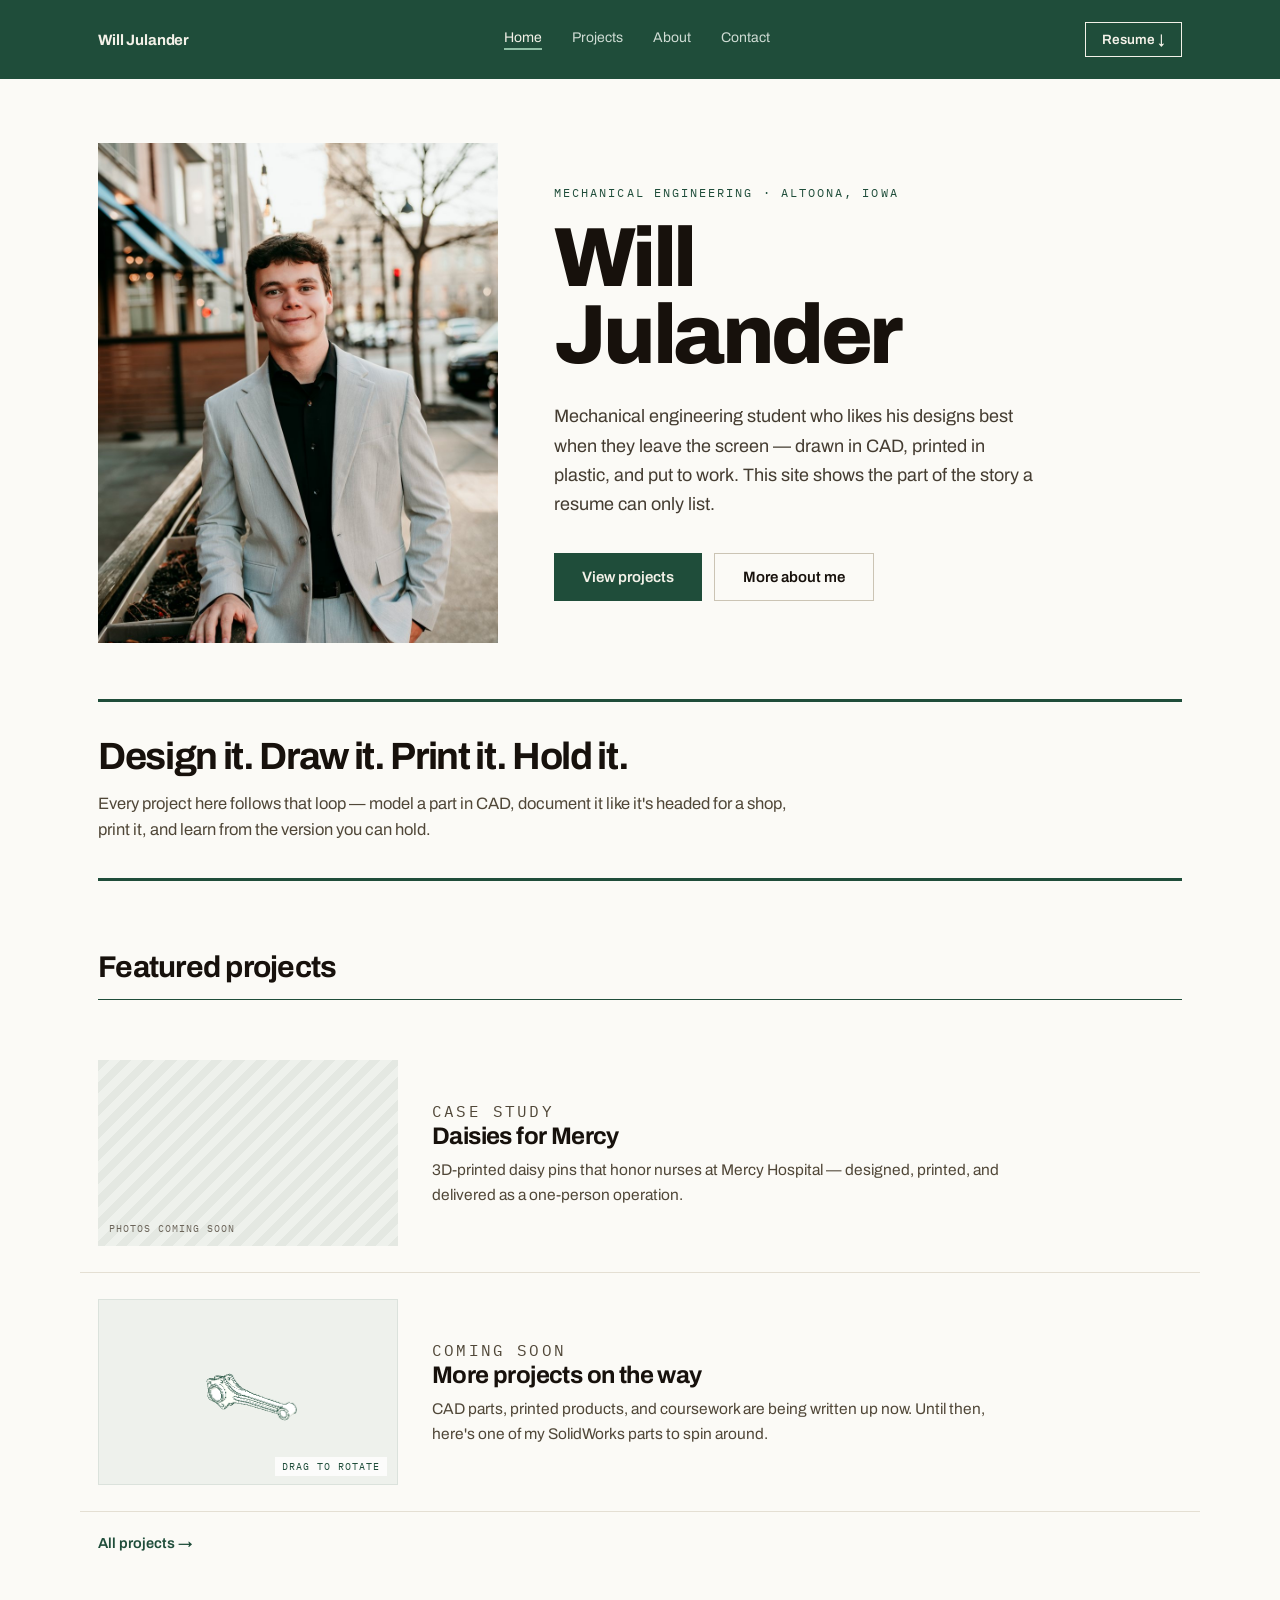
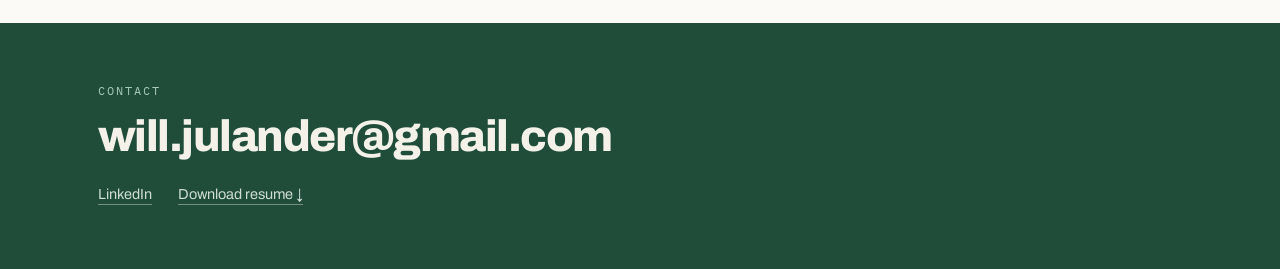
==== index.html @ 6ea503ba "Initial upload of portfolio site" ====
<!DOCTYPE html>
<html lang="en">
<head>
<meta charset="UTF-8">
<meta name="viewport" content="width=device-width, initial-scale=1.0">
<title>Will Julander — Mechanical Engineering Portfolio</title>
<meta name="description" content="Portfolio of Will Julander — mechanical engineering student, CAD and 3D design work.">
<link rel="icon" href="data:image/svg+xml,%3Csvg xmlns='http://www.w3.org/2000/svg' viewBox='0 0 32 32'%3E%3Crect width='32' height='32' fill='%231f4d3a'/%3E%3Ctext x='16' y='22' font-family='Arial' font-size='13' font-weight='bold' fill='%23f3f1e8' text-anchor='middle'%3EWJ%3C/text%3E%3C/svg%3E">
<link rel="preconnect" href="https://fonts.googleapis.com">
<link rel="preconnect" href="https://fonts.gstatic.com" crossorigin>
<link href="https://fonts.googleapis.com/css2?family=Archivo:wght@400;500;600;700;800&family=IBM+Plex+Mono:wght@400;500&display=swap" rel="stylesheet">
<link rel="stylesheet" href="css/style.css">
</head>
<body>
<div class="page">

  <header class="site">
    <a class="mark" href="index.html">Will Julander</a>
    <nav class="nav-links" aria-label="Main">
      <a href="index.html" aria-current="page">Home</a>
      <a href="projects.html">Projects</a>
      <a href="about.html">About</a>
      <a href="contact.html">Contact</a>
    </nav>
    <a class="btn-resume" href="assets/Will-Julander-Resume.pdf" download>Resume &#8595;</a>
  </header>

  <main>
    <section class="hero reveal">
      <img src="assets/headshot.jpg" alt="Will Julander">
      <div>
        <p class="eyebrow">Mechanical Engineering &middot; Altoona, Iowa</p>
        <h1>Will<br>Julander</h1>
        <p class="lede">Mechanical engineering student who likes his designs best when they
        leave the screen &mdash; drawn in CAD, printed in plastic, and put to work. This site
        shows the part of the story a resume can only list.</p>
        <div class="ctas">
          <a class="btn solid" href="projects.html">View projects</a>
          <a class="btn quiet" href="about.html">More about me</a>
        </div>
      </div>
    </section>

    <section class="statement reveal">
      <h2>Design it. Draw it. Print it. Hold it.</h2>
      <p>Every project here follows that loop &mdash; model a part in CAD, document it like
      it's headed for a shop, print it, and learn from the version you can hold.</p>
    </section>

    <section class="projects">
      <h2>Featured projects</h2>

      <a class="row reveal" href="projects/daisies-for-mercy.html">
        <div class="row-media">
          <span class="slot-label">Photos coming soon</span>
        </div>
        <div>
          <p class="row-tag">Case study</p>
          <h3>Daisies for Mercy</h3>
          <p>3D-printed daisy pins that honor nurses at Mercy Hospital &mdash; designed,
          printed, and delivered as a one-person operation.</p>
        </div>
      </a>

      <div class="row reveal">
        <div class="row-viewer" data-part-viewer data-part="MROD" data-edge="#1f4d3a" data-ground="#eef1ec">
          <span class="drag-hint">Drag to rotate</span>
        </div>
        <div>
          <p class="row-tag">Coming soon</p>
          <h3>More projects on the way</h3>
          <p>CAD parts, printed products, and coursework are being written up now. Until
          then, here's one of my SolidWorks parts to spin around.</p>
        </div>
      </div>

      <div class="all-projects"><a href="projects.html">All projects &rarr;</a></div>
    </section>
  </main>

  <footer class="contact">
    <p class="eyebrow">Contact</p>
    <a class="contact-email" href="mailto:will.julander@gmail.com">will.julander@gmail.com</a>
    <div class="contact-links">
      <a href="https://www.linkedin.com/in/will-julander/" target="_blank" rel="noopener">LinkedIn</a>
      <a href="assets/Will-Julander-Resume.pdf" download>Download resume &#8595;</a>
    </div>
  </footer>

</div>

<script src="js/main.js"></script>
<script src="vendor/three.min.js"></script>
<script src="assets/mrod-model.js"></script>
<script src="js/viewer.js"></script>
</body>
</html>
---- css/style.css ----
/* Will Julander — Portfolio (direction "6a Ruled")
   Plain CSS, no build step. Fonts: Archivo + IBM Plex Mono (Google Fonts).
   Warm paper ground, one strong brand green used in quantity, projects as rows. */

:root {
  --green: #1f4d3a;          /* primary brand green */
  --green-dark: #163827;     /* hover / footer-solid variant */
  --green-tint: #eef1ec;     /* row hover, model panel ground */
  --green-pale: #a8cbb8;     /* small labels on green */
  --green-soft: #cfdcd4;     /* body text on green */
  --paper: #fbfaf6;          /* page background */
  --paper-2: #f3f1e8;        /* light-on-green text, inset panels */
  --ink: #17110c;            /* headlines */
  --ink-2: #443c31;          /* hero body copy */
  --ink-3: #504738;          /* project body copy */
  --ink-4: #6b6459;          /* small labels, nav idle */
  --rule: #e4dfd3;           /* hairline dividers */
  --rule-2: #cbc4b4;         /* secondary button border */
  --wrap: 1180px;
  /* Side padding that lines full-bleed bars' content up with the 1180px column
     (the column's own sections carry 48px padding, so 1180 - 96 = 1084). */
  --edge: max(48px, calc((100vw - 1084px) / 2));
}

* { box-sizing: border-box; }

html { scroll-behavior: smooth; overflow-x: hidden; }

body {
  margin: 0;
  overflow-x: hidden;
  background: var(--paper);
  color: var(--ink);
  font-family: Archivo, "Helvetica Neue", Helvetica, Arial, sans-serif;
  -webkit-font-smoothing: antialiased;
}

a { color: inherit; text-decoration: none; }
a:hover { color: var(--green); }
img, svg { display: block; max-width: 100%; }

::selection { background: var(--green-tint); color: var(--green-dark); }
:focus-visible { outline: 2px solid var(--green); outline-offset: 3px; }

.page { max-width: var(--wrap); margin: 0 auto; }

/* Shared small type */
.eyebrow {
  margin: 0 0 20px;
  font-family: "IBM Plex Mono", ui-monospace, monospace;
  font-size: 11.5px;
  letter-spacing: 0.18em;
  text-transform: uppercase;
  color: var(--green);
}
.mono-note {
  font-family: "IBM Plex Mono", ui-monospace, monospace;
  font-size: 10.5px;
  letter-spacing: 0.12em;
  text-transform: uppercase;
  color: var(--ink-4);
}

/* ---------- header (green bar) ---------- */
.site {
  display: flex;
  align-items: center;
  justify-content: space-between;
  gap: 24px;
  width: 100vw;
  margin-left: calc(50% - 50vw);
  padding: 22px var(--edge);
  background: var(--green);
  color: var(--paper-2);
}
.site .mark { font-size: 15px; font-weight: 700; letter-spacing: -0.01em; }
.site .mark:hover { color: #fff; }
.nav-links { display: flex; gap: 30px; font-size: 14px; }
.nav-links a { color: var(--green-soft); }
.nav-links a:hover { color: #fff; }
.nav-links a[aria-current="page"] {
  color: var(--paper-2);
  border-bottom: 2px solid #8fbfa5;
  padding-bottom: 3px;
}
.btn-resume {
  font-size: 13.5px;
  font-weight: 600;
  border: 1.5px solid var(--paper-2);
  padding: 9px 16px;
}
.btn-resume:hover { background: var(--paper-2); color: var(--green); }

/* ---------- buttons ---------- */
.btn {
  display: inline-flex;
  align-items: center;
  gap: 0.5em;
  font-size: 15px;
  font-weight: 600;
  padding: 15px 28px;
  transition: background 0.2s, border-color 0.2s, color 0.2s;
}
.btn.solid { background: var(--green); color: var(--paper-2); }
.btn.solid:hover { background: var(--green-dark); color: var(--paper-2); }
.btn.quiet { border: 1.5px solid var(--rule-2); color: var(--ink); }
.btn.quiet:hover { border-color: var(--green); color: var(--green); }

/* ---------- hero (home) ---------- */
.hero {
  display: grid;
  grid-template-columns: 400px 1fr;
  gap: 56px;
  align-items: center;
  padding: 64px 48px 56px;
}
.hero img { width: 100%; aspect-ratio: 4 / 5; object-fit: cover; }
.hero h1 {
  margin: 0;
  font-size: 84px;
  line-height: 0.92;
  font-weight: 800;
  letter-spacing: -0.042em;
}
.lede {
  margin: 28px 0 0;
  max-width: 48ch;
  font-size: 18px;
  line-height: 1.62;
  color: var(--ink-2);
  text-wrap: pretty;
}
.ctas { display: flex; gap: 12px; margin-top: 34px; flex-wrap: wrap; }

/* ---------- ruled statement band (the "6a" middle) ---------- */
.statement {
  margin: 0 48px 70px;
  padding: 34px 0;
  border-top: 3px solid var(--green);
  border-bottom: 3px solid var(--green);
}
.statement h2 {
  margin: 0;
  font-size: 38px;
  font-weight: 700;
  letter-spacing: -0.035em;
  color: var(--ink);
}
.statement p {
  margin: 14px 0 0;
  max-width: 78ch;
  font-size: 16.5px;
  line-height: 1.6;
  color: var(--ink-3);
  text-wrap: pretty;
}

/* ---------- featured projects (rows) ---------- */
.projects { padding: 0 48px 72px; }
.projects h2 {
  margin: 0 0 34px;
  padding-bottom: 16px;
  font-size: 30px;
  font-weight: 700;
  letter-spacing: -0.025em;
  border-bottom: 1px solid var(--green);
}
.row {
  display: grid;
  grid-template-columns: 300px 1fr;
  gap: 34px;
  align-items: center;
  padding: 26px 18px;
  margin: 0 -18px;
  border-bottom: 1px solid var(--rule);
  transition: background 0.2s;
}
.row:hover { background: var(--green-tint); color: inherit; }
.row-media {
  height: 186px;
  display: flex;
  align-items: flex-end;
  padding: 11px;
  background: repeating-linear-gradient(135deg, #e4e8e2 0 8px, var(--green-tint) 8px 16px);
}
.row-media.has-img { padding: 0; background: none; }
.row-media.has-img img { width: 100%; height: 100%; object-fit: cover; }
.slot-label {
  font-family: "IBM Plex Mono", ui-monospace, monospace;
  font-size: 10px;
  letter-spacing: 0.1em;
  text-transform: uppercase;
  color: var(--ink-4);
}
.row-viewer {
  position: relative;
  height: 186px;
  background: var(--green-tint);
  border: 1px solid #dbe2dc;
  overflow: hidden;
}
.row-viewer canvas { display: block; width: 100%; height: 100%; cursor: grab; }
.row-viewer canvas:active { cursor: grabbing; }
.drag-hint {
  position: absolute;
  bottom: 8px;
  right: 10px;
  z-index: 2;
  padding: 3px 7px;
  background: rgba(255, 255, 255, 0.8);
  font-family: "IBM Plex Mono", ui-monospace, monospace;
  font-size: 10px;
  letter-spacing: 0.1em;
  text-transform: uppercase;
  color: var(--green);
}
.row-tag {
  margin: 0 0 10px;
  font-family: "IBM Plex Mono", ui-monospace, monospace;
  font-size: 10.5px;
  letter-spacing: 0.14em;
  text-transform: uppercase;
  color: var(--green);
}
.row h3 {
  margin: 0 0 9px;
  font-size: 24px;
  font-weight: 700;
  letter-spacing: -0.025em;
}
.row p {
  margin: 0;
  max-width: 64ch;
  font-size: 15.5px;
  line-height: 1.58;
  color: var(--ink-3);
}
.all-projects { margin-top: 22px; }
.all-projects a { font-size: 14.5px; font-weight: 600; color: var(--green); }
.all-projects a:hover { color: var(--green-dark); }

/* ---------- interior page intro ---------- */
.page-intro {
  padding: 60px 48px 40px;
}
.page-intro h1 {
  margin: 0;
  font-size: 64px;
  line-height: 0.95;
  font-weight: 800;
  letter-spacing: -0.04em;
}
.page-intro .lede { margin-top: 24px; max-width: 62ch; }

.section-wrap { padding: 0 48px 72px; }

/* ---------- prose (about, detail copy) ---------- */
.prose { max-width: 66ch; }
.prose > * + * { margin-top: 1.1rem; }
.prose p { font-size: 16.5px; line-height: 1.65; color: var(--ink-2); text-wrap: pretty; }
.prose strong { color: var(--ink); }

/* Ruled sub-heading — the statement-band rules, reused to divide long-form */
.ruled-h {
  margin: 0 0 22px;
  padding: 22px 0 0;
  border-top: 3px solid var(--green);
  font-size: 26px;
  font-weight: 700;
  letter-spacing: -0.03em;
}

/* ---------- about: photo + intro ---------- */
.about-hero {
  display: grid;
  grid-template-columns: 360px 1fr;
  gap: 56px;
  align-items: start;
  padding: 60px 48px 40px;
}
.about-hero img { width: 100%; aspect-ratio: 4 / 5; object-fit: cover; }
.about-hero h1 {
  margin: 0;
  font-size: 60px;
  line-height: 0.95;
  font-weight: 800;
  letter-spacing: -0.04em;
}

/* revision-history table — the story as a rev block, in 6a green */
.rev-table { width: 100%; border-collapse: collapse; border: 1.5px solid var(--green); background: #fff; }
.rev-table caption {
  text-align: left;
  font-family: "IBM Plex Mono", ui-monospace, monospace;
  font-size: 11px;
  letter-spacing: 0.14em;
  text-transform: uppercase;
  color: var(--ink-4);
  padding-bottom: 0.7rem;
}
.rev-table th, .rev-table td {
  padding: 0.7rem 0.9rem;
  border: 1px solid var(--rule);
  text-align: left;
  vertical-align: top;
  font-size: 15px;
  line-height: 1.5;
}
.rev-table thead th {
  font-family: "IBM Plex Mono", ui-monospace, monospace;
  font-size: 10.5px;
  letter-spacing: 0.13em;
  text-transform: uppercase;
  color: var(--paper-2);
  font-weight: 500;
  background: var(--green);
}
.rev-table .rev { font-family: "IBM Plex Mono", ui-monospace, monospace; color: var(--green); font-weight: 600; white-space: nowrap; }
.rev-table .date { font-family: "IBM Plex Mono", ui-monospace, monospace; font-size: 13px; color: var(--ink-4); white-space: nowrap; }

/* ---------- contact page ---------- */
.contact-main { padding: 60px 48px 40px; }
.contact-main .big {
  margin: 0;
  font-size: clamp(28px, 4.5vw, 52px);
  font-weight: 800;
  letter-spacing: -0.035em;
  line-height: 1.05;
  text-wrap: pretty;
}
.contact-main .big a { border-bottom: 3px solid var(--green); }
.contact-main .big a:hover { color: var(--green); }
.contact-rows { margin-top: 40px; border-top: 1.5px solid var(--green); }
.contact-rows .r {
  display: grid;
  grid-template-columns: 190px 1fr auto;
  gap: 20px;
  align-items: center;
  padding: 18px 0;
  border-bottom: 1px solid var(--rule);
  font-size: 15.5px;
}
.contact-rows .r .k {
  font-family: "IBM Plex Mono", ui-monospace, monospace;
  font-size: 11px;
  letter-spacing: 0.14em;
  text-transform: uppercase;
  color: var(--green);
}
.notes { margin-top: 40px; }
.notes ol { list-style: none; counter-reset: n; margin: 14px 0 0; padding: 0; }
.notes li {
  counter-increment: n;
  position: relative;
  padding: 8px 0 8px 34px;
  color: var(--ink-3);
  font-size: 15px;
  line-height: 1.55;
}
.notes li::before {
  content: counter(n) ".";
  position: absolute;
  left: 4px;
  font-family: "IBM Plex Mono", ui-monospace, monospace;
  font-size: 13px;
  color: var(--green);
}

/* ---------- project detail pages ---------- */
.detail-head {
  margin: 40px 48px 0;
  border: 1.5px solid var(--green);
  background: #fff;
  display: grid;
  grid-template-columns: 1fr auto;
}
.detail-head .title-cell { padding: 30px 34px; }
.detail-head .title-cell .row-tag { margin-bottom: 12px; }
.detail-head .title-cell h1 {
  margin: 0;
  font-size: clamp(30px, 4.5vw, 46px);
  font-weight: 800;
  letter-spacing: -0.035em;
  line-height: 0.98;
}
.detail-head .spec-cell {
  border-left: 1.5px solid var(--green);
  display: grid;
  grid-auto-rows: 1fr;
  min-width: 210px;
}
.detail-head .spec-cell div {
  padding: 0.6rem 1.1rem;
  display: flex;
  flex-direction: column;
  justify-content: center;
}
.detail-head .spec-cell div + div { border-top: 1px solid var(--rule); }
.spec-label {
  font-family: "IBM Plex Mono", ui-monospace, monospace;
  font-size: 9.5px;
  letter-spacing: 0.13em;
  text-transform: uppercase;
  color: var(--ink-4);
}
.spec-value { font-family: "IBM Plex Mono", ui-monospace, monospace; font-size: 13px; color: var(--ink); }

.detail-body {
  display: grid;
  grid-template-columns: minmax(0, 1.6fr) minmax(0, 1fr);
  gap: 56px;
  padding: 48px 48px 24px;
}
.detail-body h2 { font-size: 22px; font-weight: 700; letter-spacing: -0.02em; margin: 34px 0 0; }
.detail-body h2:first-child { margin-top: 0; }
.detail-body .prose > * + * { margin-top: 1rem; }

/* the detail-page live model panel */
.model-panel {
  position: relative;
  height: 300px;
  background: var(--green-tint);
  border: 1px solid #dbe2dc;
  overflow: hidden;
}
.model-panel canvas { display: block; width: 100%; height: 100%; cursor: grab; }
.model-panel canvas:active { cursor: grabbing; }

.process-list { list-style: none; counter-reset: step; margin: 0; padding: 0; }
.process-list li {
  counter-increment: step;
  padding: 0.9rem 0 0.9rem 3rem;
  position: relative;
  border-bottom: 1px solid var(--rule);
  font-size: 15.5px;
  line-height: 1.55;
  color: var(--ink-3);
}
.process-list li::before {
  content: counter(step, decimal-leading-zero);
  position: absolute;
  left: 0;
  top: 0.95rem;
  font-family: "IBM Plex Mono", ui-monospace, monospace;
  font-size: 13px;
  color: var(--green);
}

aside.detail-side > * + * { margin-top: 1.6rem; }

.spec-table { width: 100%; border-collapse: collapse; border: 1px solid var(--rule); background: #fff; }
.spec-table th, .spec-table td {
  text-align: left;
  padding: 0.6rem 0.85rem;
  border-bottom: 1px solid var(--rule);
  font-size: 14px;
}
.spec-table th {
  font-family: "IBM Plex Mono", ui-monospace, monospace;
  font-size: 10px;
  letter-spacing: 0.12em;
  text-transform: uppercase;
  color: var(--ink-4);
  font-weight: 500;
  width: 40%;
}
.spec-table tr:last-child th, .spec-table tr:last-child td { border-bottom: none; }

/* placeholder slots on detail pages */
.slot {
  border: 1.5px dashed var(--rule-2);
  background: repeating-linear-gradient(135deg, #e4e8e2 0 8px, var(--green-tint) 8px 16px);
  display: flex;
  align-items: flex-end;
  padding: 11px;
  min-height: 200px;
}
.slot .slot-label { color: var(--ink-4); }

.back-link {
  display: inline-block;
  font-family: "IBM Plex Mono", ui-monospace, monospace;
  font-size: 11.5px;
  letter-spacing: 0.12em;
  text-transform: uppercase;
  color: var(--green);
}
.detail-top { padding: 20px 48px 0; }

/* ---------- contact block (green footer) ---------- */
.contact {
  width: 100vw;
  margin-left: calc(50% - 50vw);
  padding: 60px var(--edge) 64px;
  background: var(--green);
  color: var(--paper-2);
}
.contact .eyebrow { color: var(--green-pale); margin-bottom: 14px; }
.contact-email {
  font-size: 44px;
  font-weight: 800;
  letter-spacing: -0.035em;
  color: var(--paper-2);
}
.contact-email:hover { color: #fff; }
.contact-links { display: flex; gap: 26px; margin-top: 26px; font-size: 14.5px; flex-wrap: wrap; }
.contact-links a {
  color: var(--green-soft);
  border-bottom: 1px solid rgba(243, 241, 232, 0.4);
  padding-bottom: 2px;
}
.contact-links a:hover { color: #fff; }

/* ---------- reveal (subtle) ---------- */
.reveal { opacity: 0; transform: translateY(14px); }
.reveal.in {
  opacity: 1;
  transform: none;
  transition: opacity 0.7s cubic-bezier(0.2, 0.7, 0.2, 1), transform 0.7s cubic-bezier(0.2, 0.7, 0.2, 1);
}
@media (prefers-reduced-motion: reduce) {
  html { scroll-behavior: auto; }
  .reveal { opacity: 1; transform: none; }
}

/* ---------- responsive ---------- */
@media (max-width: 980px) {
  .site { padding: 18px 28px; flex-wrap: wrap; }
  .hero { grid-template-columns: 1fr; gap: 32px; padding: 44px 28px 40px; }
  .hero img { max-width: 340px; }
  .hero h1 { font-size: 62px; }
  .statement { margin: 0 28px 52px; }
  .statement h2 { font-size: 30px; }
  .projects { padding: 0 28px 56px; }
  .row { grid-template-columns: 1fr; gap: 18px; }
  .page-intro { padding: 44px 28px 32px; }
  .page-intro h1 { font-size: 48px; }
  .section-wrap { padding: 0 28px 56px; }
  .about-hero { grid-template-columns: 1fr; gap: 28px; padding: 44px 28px 32px; }
  .about-hero img { max-width: 320px; }
  .about-hero h1 { font-size: 46px; }
  .contact-main { padding: 44px 28px 32px; }
  .contact-rows .r { grid-template-columns: 1fr; gap: 4px; }
  .detail-top { padding: 16px 28px 0; }
  .detail-head { margin: 32px 28px 0; grid-template-columns: 1fr; }
  .detail-head .spec-cell { border-left: none; border-top: 1.5px solid var(--green); grid-template-columns: repeat(2, 1fr); }
  .detail-head .spec-cell div + div { border-top: none; }
  .detail-head .spec-cell div { border-top: 1px solid var(--rule); }
  .detail-head .spec-cell div:nth-child(-n+2) { border-top: none; }
  .detail-body { grid-template-columns: 1fr; gap: 32px; padding: 36px 28px 16px; }
  .back-link { margin-left: 28px; margin-right: 28px; }
  .contact { padding: 44px 28px 48px; }
  .contact-email { font-size: 30px; }
}
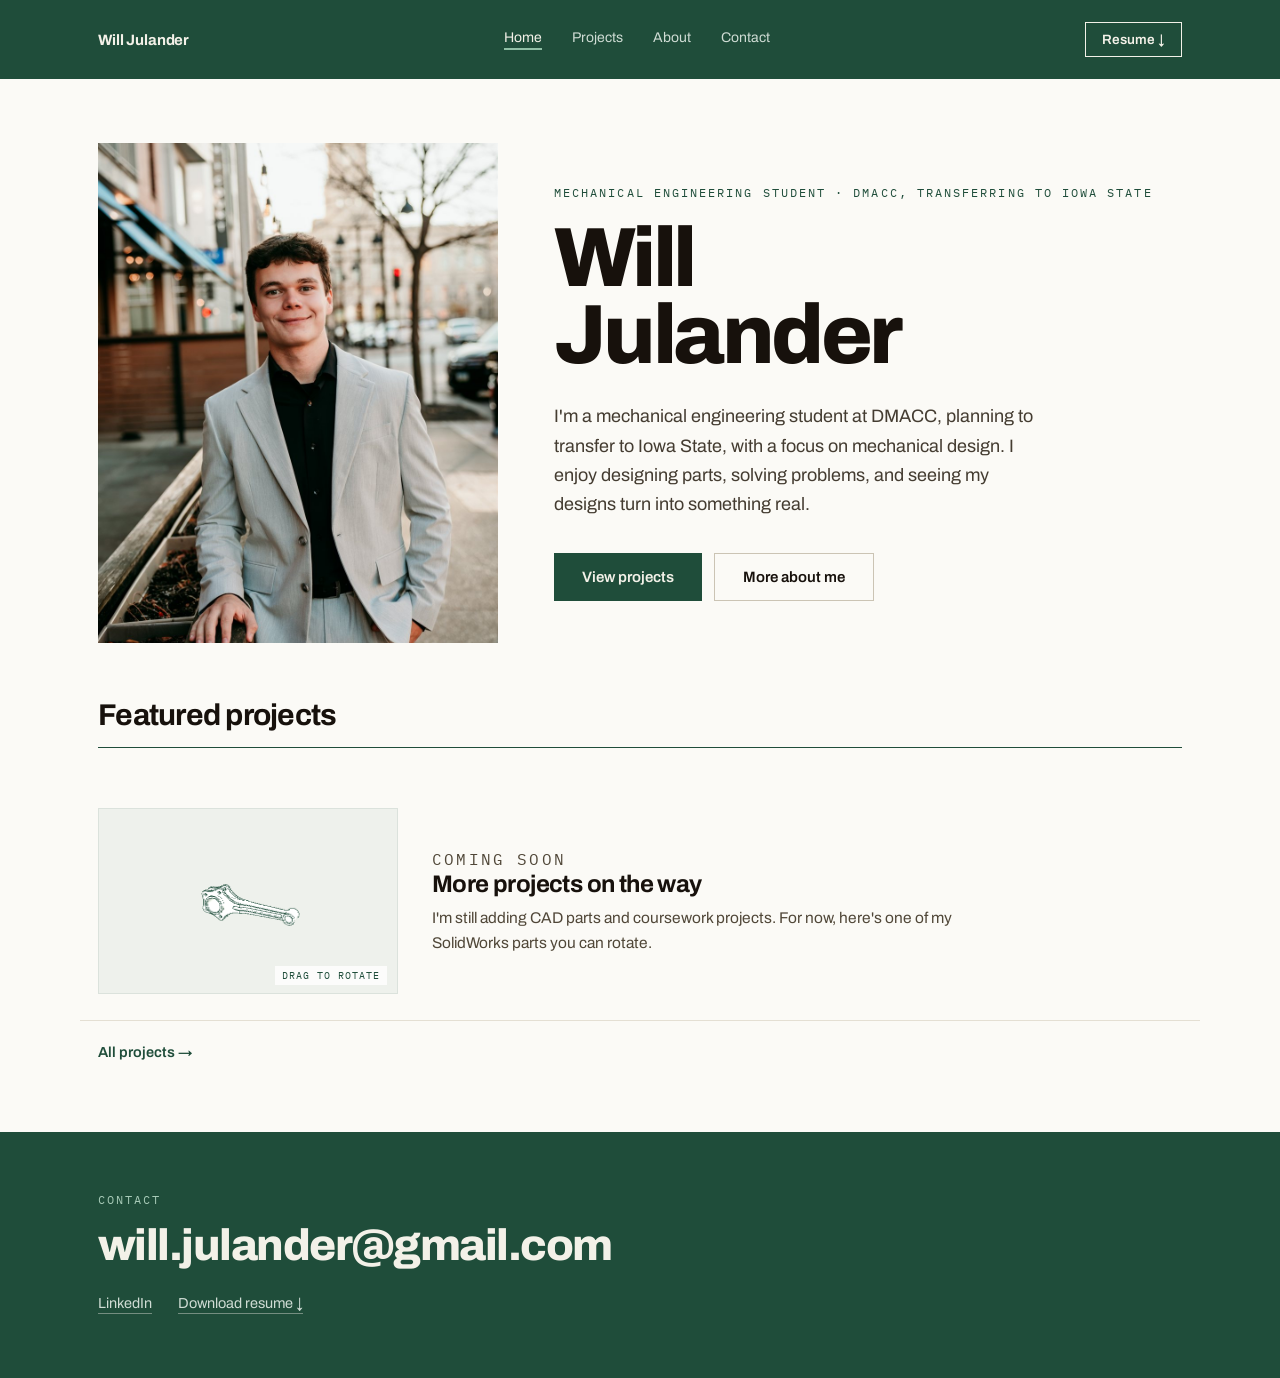
==== commit 82a28a6b: "Reworded Site and added about me pictures" ====
--- a/index.html
+++ b/index.html
@@ -29,11 +29,11 @@
     <section class="hero reveal">
       <img src="assets/headshot.jpg" alt="Will Julander">
       <div>
-        <p class="eyebrow">Mechanical Engineering &middot; Altoona, Iowa</p>
+        <p class="eyebrow">Mechanical Engineering Student &middot; DMACC, transferring to Iowa State</p>
         <h1>Will<br>Julander</h1>
-        <p class="lede">Mechanical engineering student who likes his designs best when they
-        leave the screen &mdash; drawn in CAD, printed in plastic, and put to work. This site
-        shows the part of the story a resume can only list.</p>
+        <p class="lede">I'm a mechanical engineering student at DMACC, planning to transfer to
+        Iowa State, with a focus on mechanical design. I enjoy designing parts, solving
+        problems, and seeing my designs turn into something real.</p>
         <div class="ctas">
           <a class="btn solid" href="projects.html">View projects</a>
           <a class="btn quiet" href="about.html">More about me</a>
@@ -41,15 +41,10 @@
       </div>
     </section>
 
-    <section class="statement reveal">
-      <h2>Design it. Draw it. Print it. Hold it.</h2>
-      <p>Every project here follows that loop &mdash; model a part in CAD, document it like
-      it's headed for a shop, print it, and learn from the version you can hold.</p>
-    </section>
-
     <section class="projects">
       <h2>Featured projects</h2>
 
+      <!-- Hidden until projects are ready; restore by removing this comment wrapper.
       <a class="row reveal" href="projects/daisies-for-mercy.html">
         <div class="row-media">
           <span class="slot-label">Photos coming soon</span>
@@ -57,10 +52,11 @@
         <div>
           <p class="row-tag">Case study</p>
           <h3>Daisies for Mercy</h3>
-          <p>3D-printed daisy pins that honor nurses at Mercy Hospital &mdash; designed,
-          printed, and delivered as a one-person operation.</p>
+          <p>Custom 3D-printed pins that Mercy Hospital uses to honor its nurses. I designed,
+          printed, and delivered every one of them myself.</p>
         </div>
       </a>
+      -->
 
       <div class="row reveal">
         <div class="row-viewer" data-part-viewer data-part="MROD" data-edge="#1f4d3a" data-ground="#eef1ec">
@@ -69,8 +65,8 @@
         <div>
           <p class="row-tag">Coming soon</p>
           <h3>More projects on the way</h3>
-          <p>CAD parts, printed products, and coursework are being written up now. Until
-          then, here's one of my SolidWorks parts to spin around.</p>
+          <p>I'm still adding CAD parts and coursework projects. For now, here's one of my
+          SolidWorks parts you can rotate.</p>
         </div>
       </div>
 
--- a/css/style.css
+++ b/css/style.css
@@ -287,6 +287,23 @@
   letter-spacing: -0.04em;
 }
 
+/* about: smaller page heading, a step above the ruled section headings */
+.page-intro.about-intro { padding-bottom: 28px; }
+.page-intro.about-intro h1 { font-size: 34px; line-height: 1.1; letter-spacing: -0.03em; }
+
+/* about: story text + photo on the right */
+.about-body {
+  display: grid;
+  grid-template-columns: minmax(0, 66ch) 340px;
+  gap: 56px;
+  align-items: start;
+}
+.about-photo { margin: 0; }
+.about-photo.centered { align-self: center; }
+.about-photo img { width: 100%; aspect-ratio: 1 / 1; object-fit: cover; object-position: 50% 35%; }
+.about-photo img.tall { aspect-ratio: 1 / 1; object-position: 50% 75%; }
+.about-photo figcaption { margin-top: 12px; line-height: 1.5; }
+
 /* revision-history table — the story as a rev block, in 6a green */
 .rev-table { width: 100%; border-collapse: collapse; border: 1.5px solid var(--green); background: #fff; }
 .rev-table caption {
@@ -539,6 +556,8 @@
   .about-hero { grid-template-columns: 1fr; gap: 28px; padding: 44px 28px 32px; }
   .about-hero img { max-width: 320px; }
   .about-hero h1 { font-size: 46px; }
+  .about-body { grid-template-columns: 1fr; gap: 32px; }
+  .about-photo { max-width: 340px; }
   .contact-main { padding: 44px 28px 32px; }
   .contact-rows .r { grid-template-columns: 1fr; gap: 4px; }
   .detail-top { padding: 16px 28px 0; }
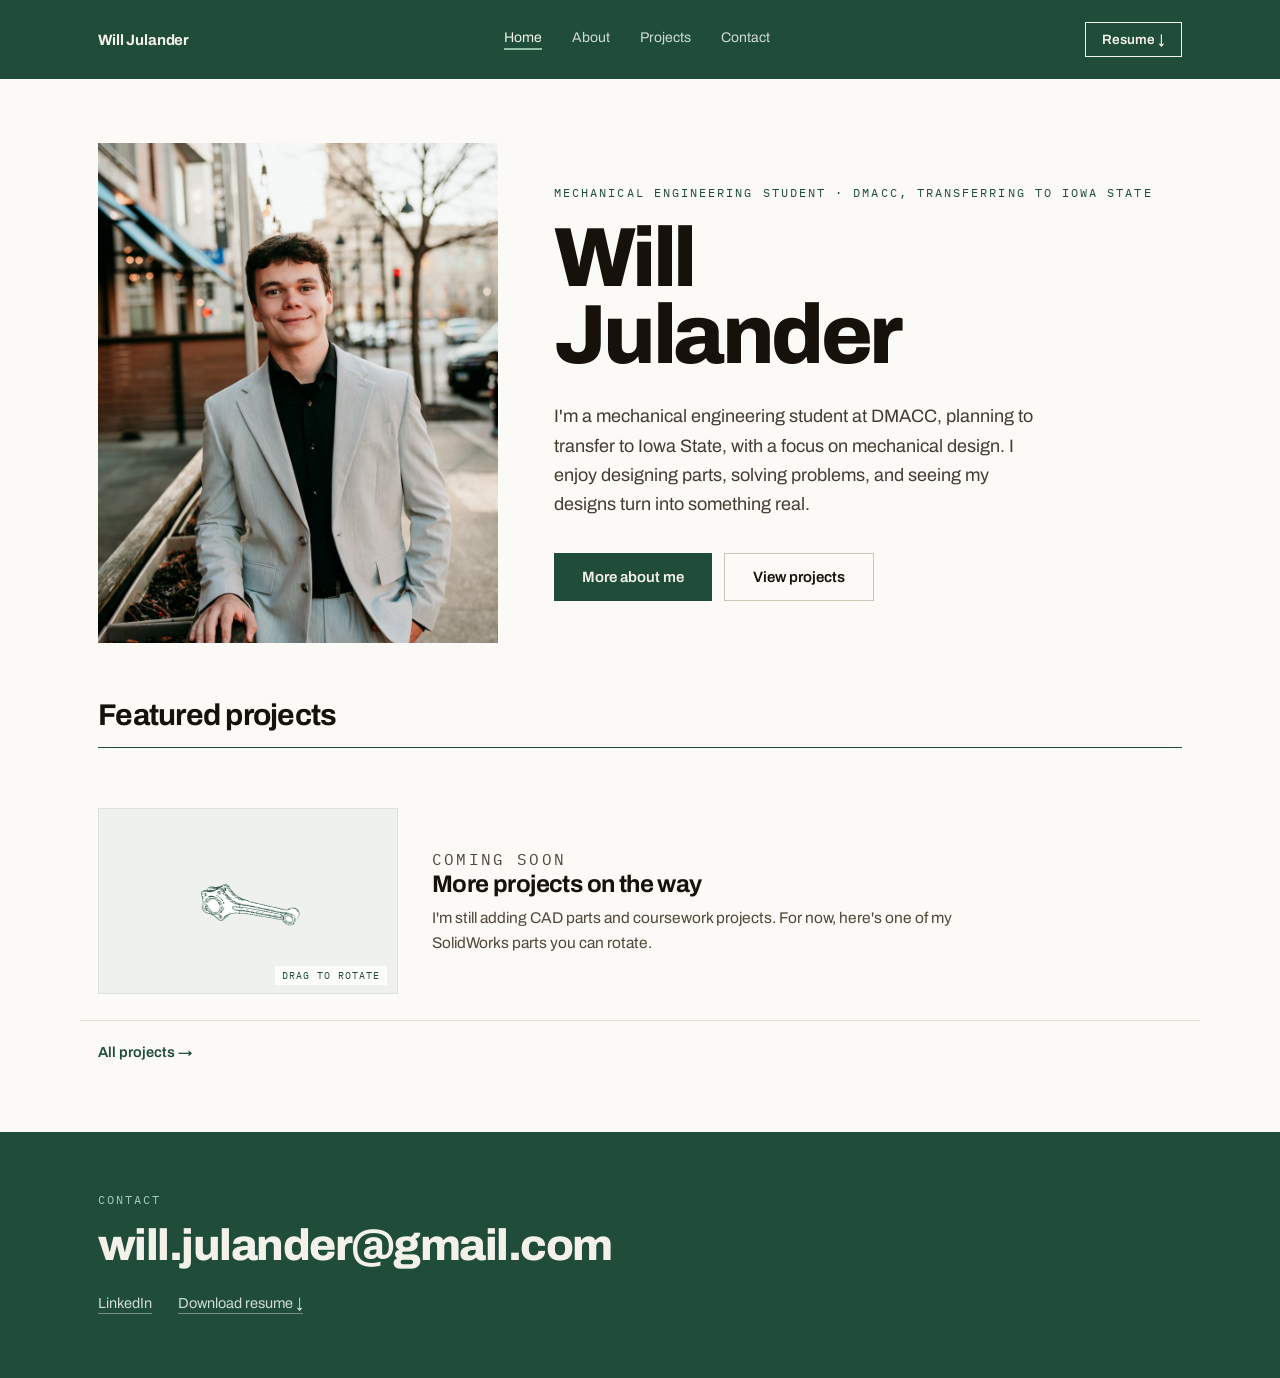
==== commit a50941f7: "Mothers Sudgestions" ====
--- a/index.html
+++ b/index.html
@@ -9,7 +9,7 @@
 <link rel="preconnect" href="https://fonts.googleapis.com">
 <link rel="preconnect" href="https://fonts.gstatic.com" crossorigin>
 <link href="https://fonts.googleapis.com/css2?family=Archivo:wght@400;500;600;700;800&family=IBM+Plex+Mono:wght@400;500&display=swap" rel="stylesheet">
-<link rel="stylesheet" href="css/style.css">
+<link rel="stylesheet" href="css/style.css?v=2">
 </head>
 <body>
 <div class="page">
@@ -18,8 +18,8 @@
     <a class="mark" href="index.html">Will Julander</a>
     <nav class="nav-links" aria-label="Main">
       <a href="index.html" aria-current="page">Home</a>
+      <a href="about.html">About</a>
       <a href="projects.html">Projects</a>
-      <a href="about.html">About</a>
       <a href="contact.html">Contact</a>
     </nav>
     <a class="btn-resume" href="assets/Will-Julander-Resume.pdf" download>Resume &#8595;</a>
@@ -35,8 +35,8 @@
         Iowa State, with a focus on mechanical design. I enjoy designing parts, solving
         problems, and seeing my designs turn into something real.</p>
         <div class="ctas">
-          <a class="btn solid" href="projects.html">View projects</a>
-          <a class="btn quiet" href="about.html">More about me</a>
+          <a class="btn solid" href="about.html">More about me</a>
+          <a class="btn quiet" href="projects.html">View projects</a>
         </div>
       </div>
     </section>
